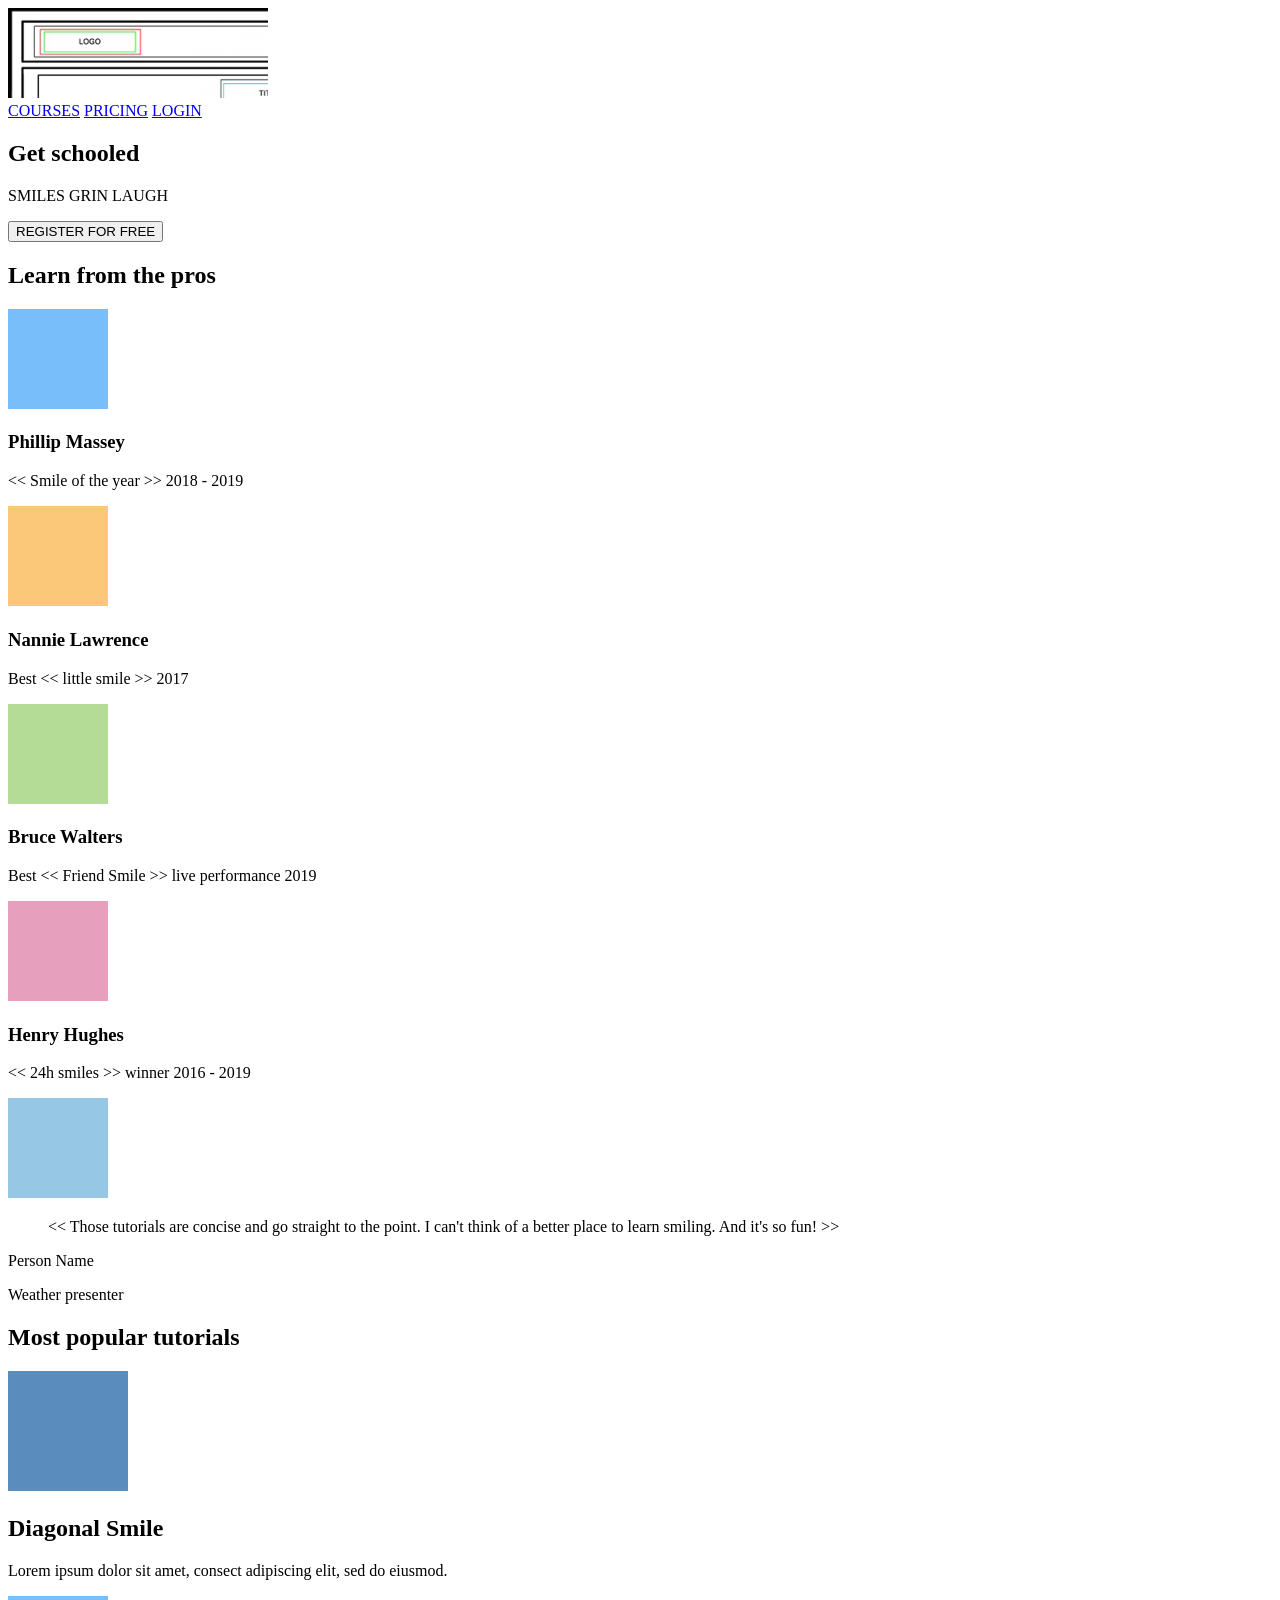
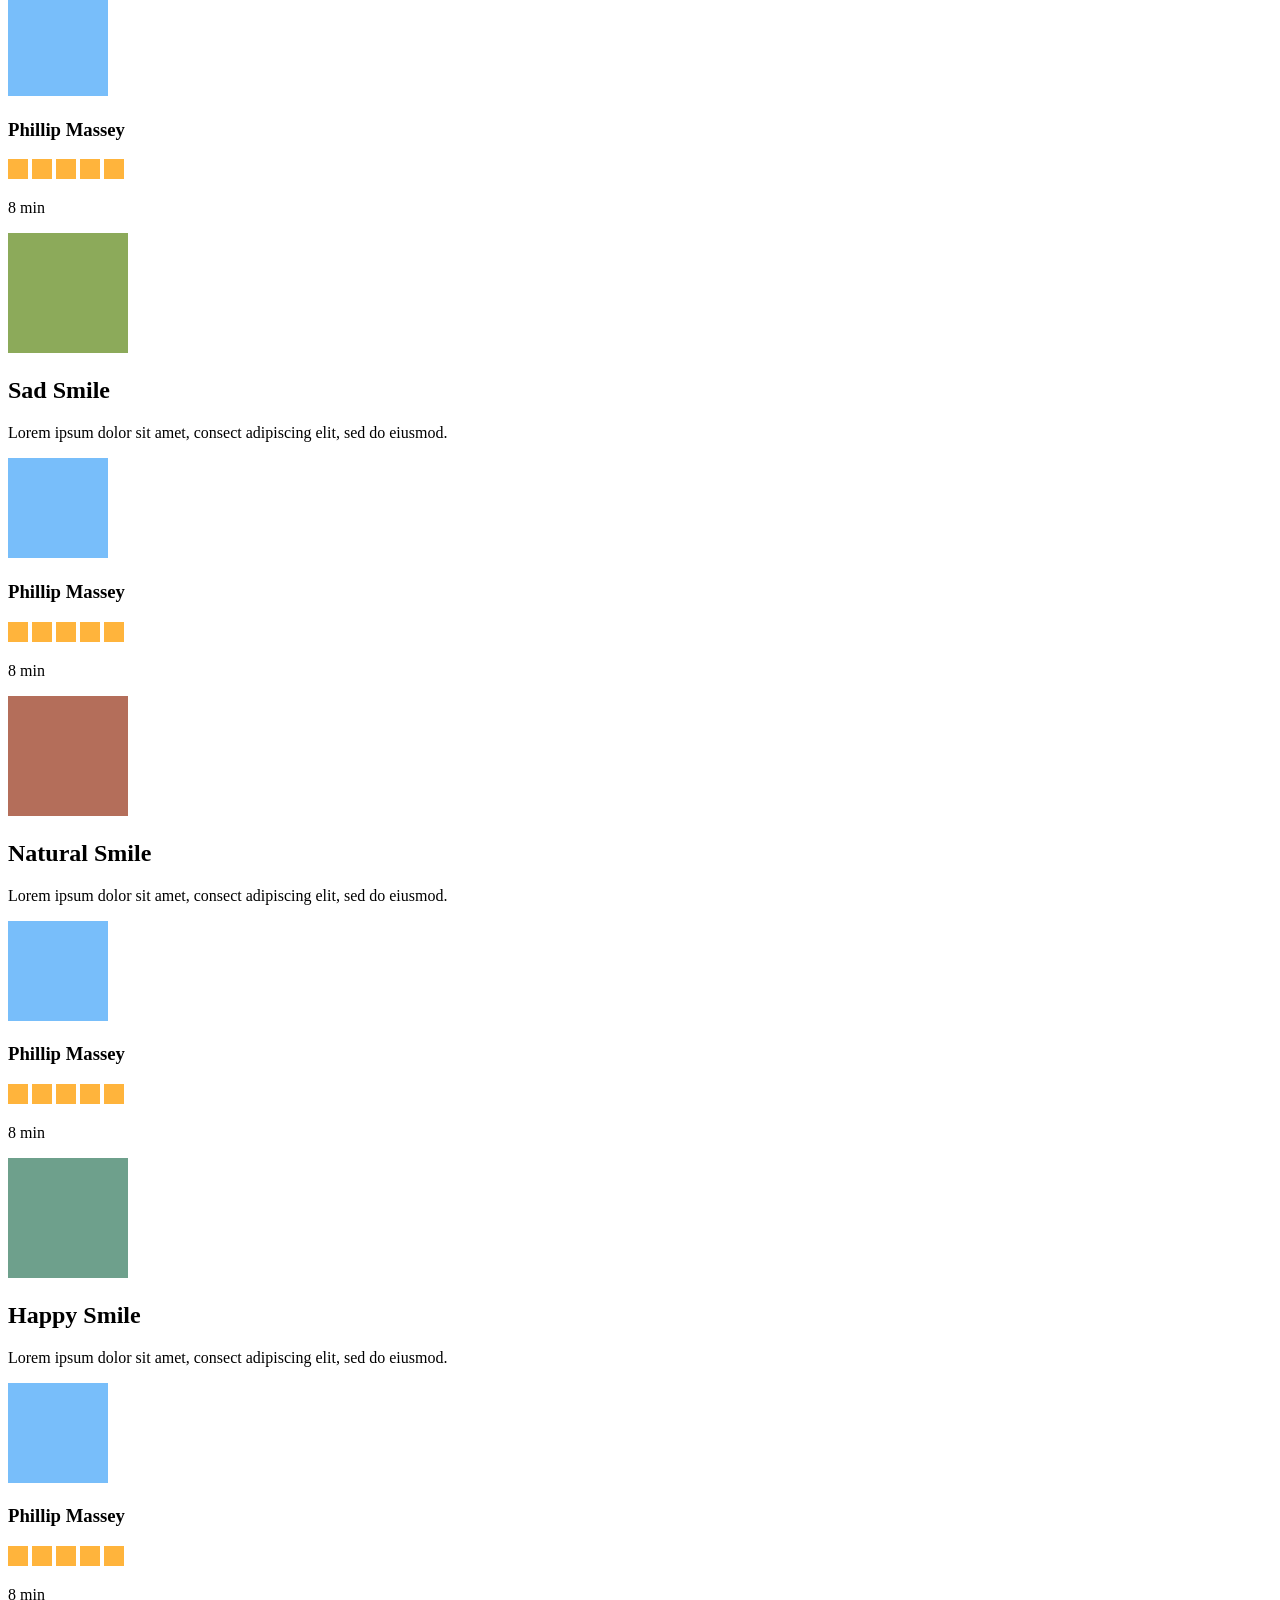
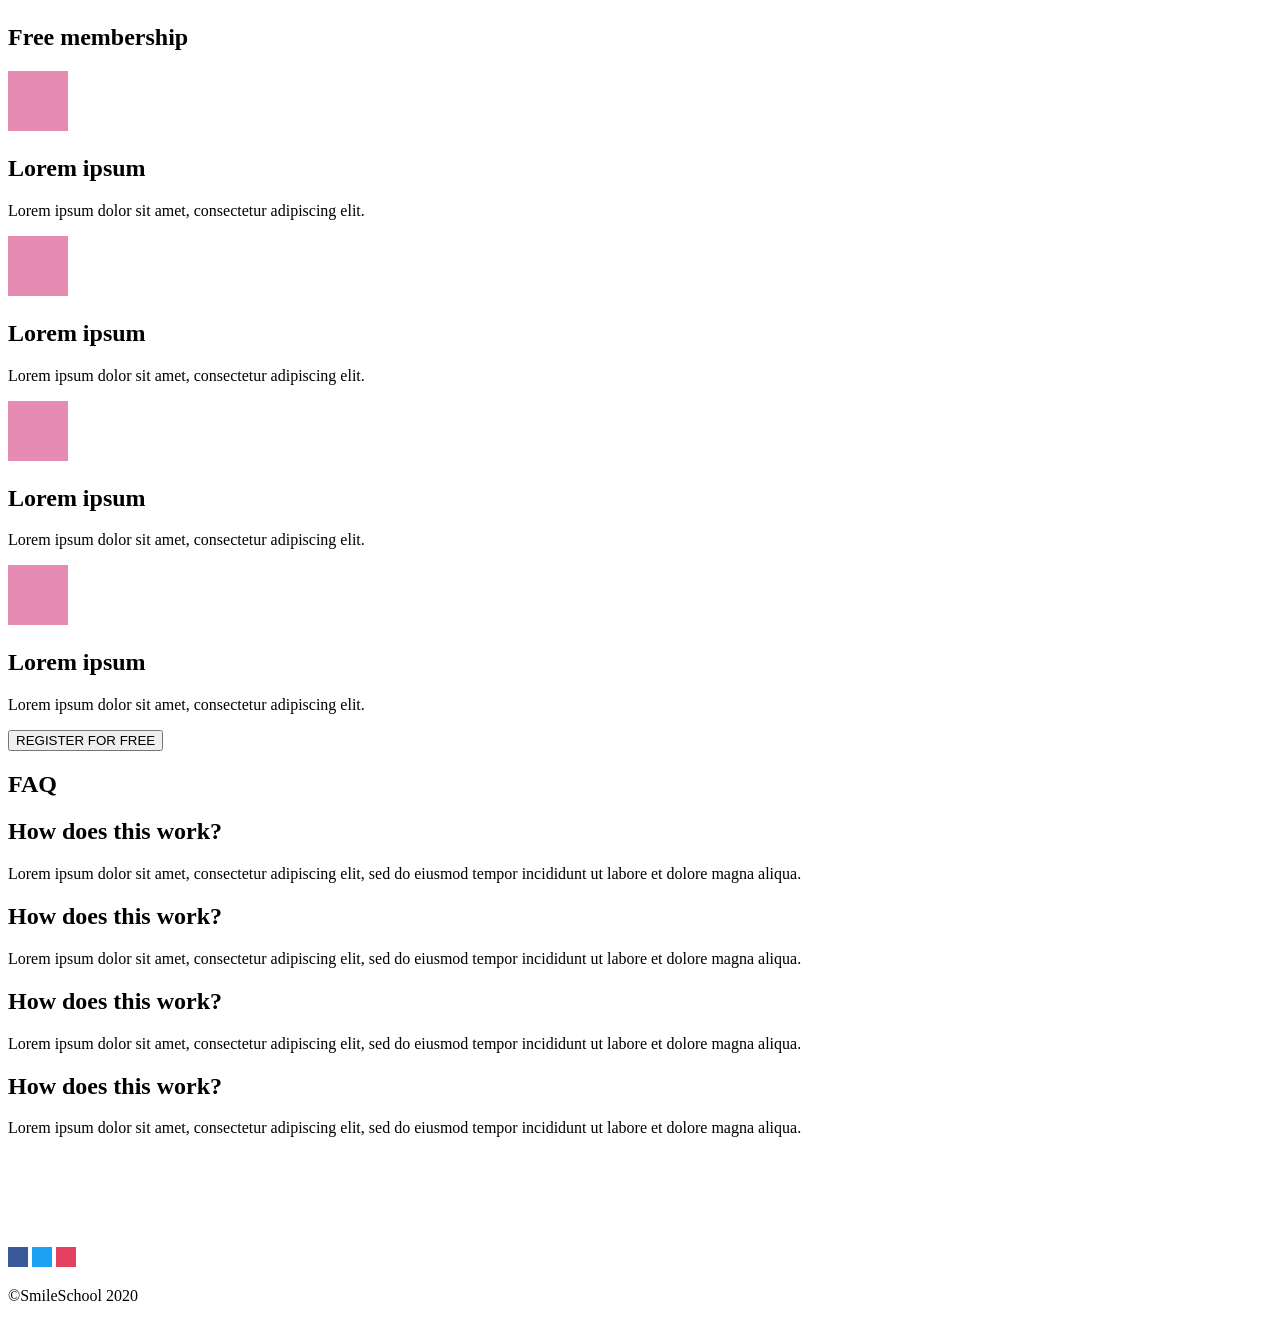
==== css_advanced/index.html @ 28219dc0 "Add CSS advanced project with README and page HTML" ====
<!DOCTYPE html>
<html lang="en">
  <head>
    <meta charset="UTF-8">
    <meta name="viewport" content="width=device-width, initial-scale=1.0">
    <title>SmileSchool - Homepage</title>
  </head>
  <body>
    <header>
      <div>
        <a href="#"><img src="images/logo.png" alt="SmileSchool logo"></a>
        <div>
          <a href="#courses">COURSES</a>
          <a href="#pricing">PRICING</a>
          <a href="#login">LOGIN</a>
        </div>
      </div>
    </header>
    <main>
      <section>
        <div>
          <h1>Get schooled</h1>
          <p>SMILES GRIN LAUGH</p>
          <button>REGISTER FOR FREE</button>
        </div>
        <div>
          <h2>Learn from the pros</h2>
          <div>
            <div>
              <img src="images/avatar_1.png" alt="Phillip Massey">
              <h3>Phillip Massey</h3>
              <p>&lt;&lt; Smile of the year &gt;&gt; 2018 - 2019</p>
            </div>
            <div>
              <img src="images/avatar_2.png" alt="Nannie Lawrence">
              <h3>Nannie Lawrence</h3>
              <p>Best &lt;&lt; little smile &gt;&gt; 2017</p>
            </div>
            <div>
              <img src="images/avatar_3.png" alt="Bruce Walters">
              <h3>Bruce Walters</h3>
              <p>Best &lt;&lt; Friend Smile &gt;&gt; live performance 2019</p>
            </div>
            <div>
              <img src="images/avatar_4.png" alt="Henry Hughes">
              <h3>Henry Hughes</h3>
              <p>&lt;&lt; 24h smiles &gt;&gt; winner 2016 - 2019</p>
            </div>
          </div>
        </div>
      </section>
      <section>
        <div>
          <img src="images/quote_avatar.png" alt="Person being quoted">
          <div>
            <blockquote>&lt;&lt; Those tutorials are concise and go straight to the point. I can't think of a better place to learn smiling. And it's so fun! &gt;&gt;</blockquote>
            <p>Person Name</p>
            <p>Weather presenter</p>
          </div>
        </div>
      </section>
      <section>
        <h1>Most popular tutorials</h1>
        <div>
          <div>
            <img src="images/video_1.png" alt="Diagonal Smile preview">
            <h2>Diagonal Smile</h2>
            <p>Lorem ipsum dolor sit amet, consect adipiscing elit, sed do eiusmod.</p>
            <div>
              <img src="images/avatar_1.png" alt="Phillip Massey">
              <h3>Phillip Massey</h3>
            </div>
            <div>
              <div>
                <img src="images/star.png" alt="Star">
                <img src="images/star.png" alt="Star">
                <img src="images/star.png" alt="Star">
                <img src="images/star.png" alt="Star">
                <img src="images/star.png" alt="Star">
              </div>
              <p>8 min</p>
            </div>
          </div>
          <div>
            <img src="images/video_2.png" alt="Sad Smile preview">
            <h2>Sad Smile</h2>
            <p>Lorem ipsum dolor sit amet, consect adipiscing elit, sed do eiusmod.</p>
            <div>
              <img src="images/avatar_1.png" alt="Phillip Massey">
              <h3>Phillip Massey</h3>
            </div>
            <div>
              <div>
                <img src="images/star.png" alt="Star">
                <img src="images/star.png" alt="Star">
                <img src="images/star.png" alt="Star">
                <img src="images/star.png" alt="Star">
                <img src="images/star.png" alt="Star">
              </div>
              <p>8 min</p>
            </div>
          </div>
          <div>
            <img src="images/video_3.png" alt="Natural Smile preview">
            <h2>Natural Smile</h2>
            <p>Lorem ipsum dolor sit amet, consect adipiscing elit, sed do eiusmod.</p>
            <div>
              <img src="images/avatar_1.png" alt="Phillip Massey">
              <h3>Phillip Massey</h3>
            </div>
            <div>
              <div>
                <img src="images/star.png" alt="Star">
                <img src="images/star.png" alt="Star">
                <img src="images/star.png" alt="Star">
                <img src="images/star.png" alt="Star">
                <img src="images/star.png" alt="Star">
              </div>
              <p>8 min</p>
            </div>
          </div>
          <div>
            <img src="images/video_4.png" alt="Happy Smile preview">
            <h2>Happy Smile</h2>
            <p>Lorem ipsum dolor sit amet, consect adipiscing elit, sed do eiusmod.</p>
            <div>
              <img src="images/avatar_1.png" alt="Phillip Massey">
              <h3>Phillip Massey</h3>
            </div>
            <div>
              <div>
                <img src="images/star.png" alt="Star">
                <img src="images/star.png" alt="Star">
                <img src="images/star.png" alt="Star">
                <img src="images/star.png" alt="Star">
                <img src="images/star.png" alt="Star">
              </div>
              <p>8 min</p>
            </div>
          </div>
        </div>
      </section>
      <section>
        <h1>Free membership</h1>
        <div>
          <div>
            <img src="images/membership.png" alt="Smile icon">
            <h2>Lorem ipsum</h2>
            <p>Lorem ipsum dolor sit amet, consectetur adipiscing elit.</p>
          </div>
          <div>
            <img src="images/membership.png" alt="Smile icon">
            <h2>Lorem ipsum</h2>
            <p>Lorem ipsum dolor sit amet, consectetur adipiscing elit.</p>
          </div>
          <div>
            <img src="images/membership.png" alt="Smile icon">
            <h2>Lorem ipsum</h2>
            <p>Lorem ipsum dolor sit amet, consectetur adipiscing elit.</p>
          </div>
          <div>
            <img src="images/membership.png" alt="Smile icon">
            <h2>Lorem ipsum</h2>
            <p>Lorem ipsum dolor sit amet, consectetur adipiscing elit.</p>
          </div>
        </div>
        <button>REGISTER FOR FREE</button>
      </section>
      <section>
        <h1>FAQ</h1>
        <div>
          <div>
            <div>
              <h2>How does this work?</h2>
              <p>Lorem ipsum dolor sit amet, consectetur adipiscing elit, sed do eiusmod tempor incididunt ut labore et dolore magna aliqua.</p>
            </div>
            <div>
              <h2>How does this work?</h2>
              <p>Lorem ipsum dolor sit amet, consectetur adipiscing elit, sed do eiusmod tempor incididunt ut labore et dolore magna aliqua.</p>
            </div>
          </div>
          <div>
            <div>
              <h2>How does this work?</h2>
              <p>Lorem ipsum dolor sit amet, consectetur adipiscing elit, sed do eiusmod tempor incididunt ut labore et dolore magna aliqua.</p>
            </div>
            <div>
              <h2>How does this work?</h2>
              <p>Lorem ipsum dolor sit amet, consectetur adipiscing elit, sed do eiusmod tempor incididunt ut labore et dolore magna aliqua.</p>
            </div>
          </div>
        </div>
      </section>
    </main>
    <footer>
      <div>
        <div>
          <img src="images/logo_footer.png" alt="SmileSchool logo">
          <div>
            <a href="#"><img src="images/social_facebook.png" alt="Facebook"></a>
            <a href="#"><img src="images/social_twitter.png" alt="Twitter"></a>
            <a href="#"><img src="images/social_instagram.png" alt="Instagram"></a>
          </div>
        </div>
        <p>&copy;SmileSchool 2020</p>
      </div>
    </footer>
  </body>
</html>
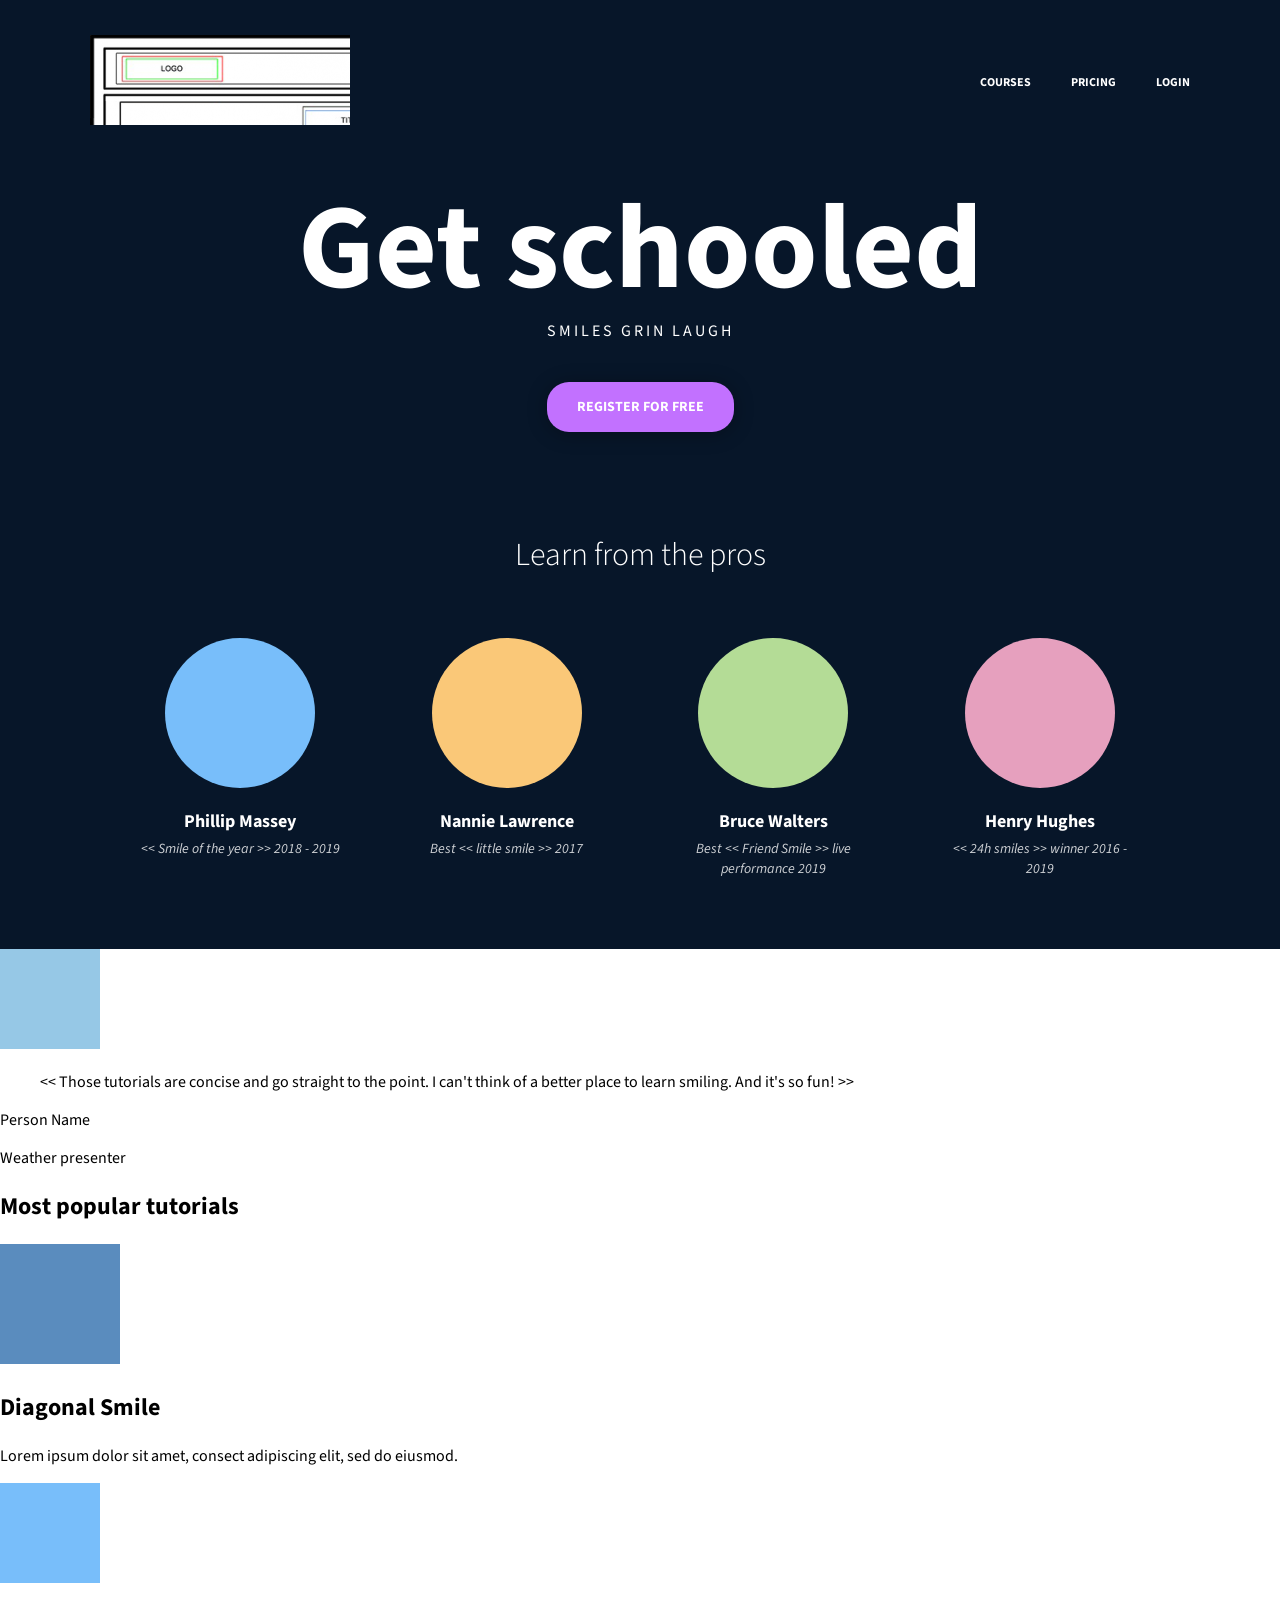
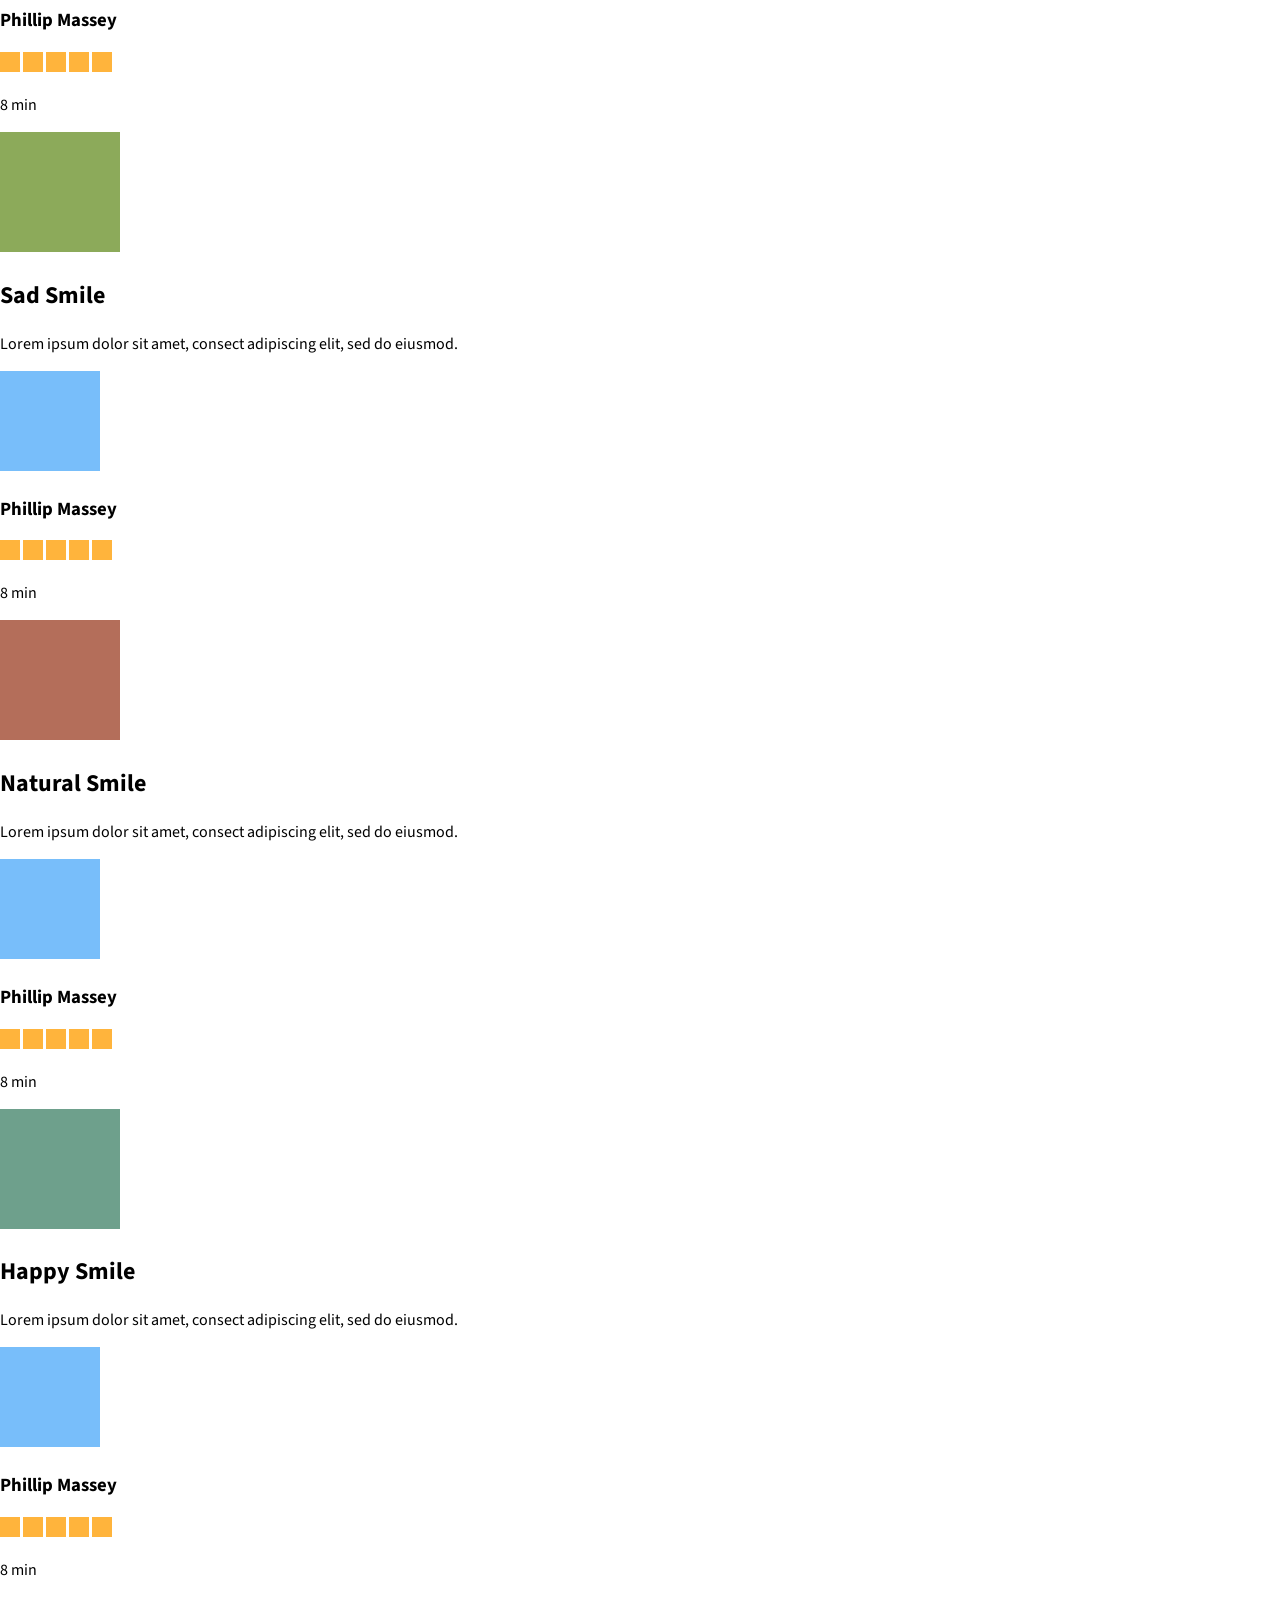
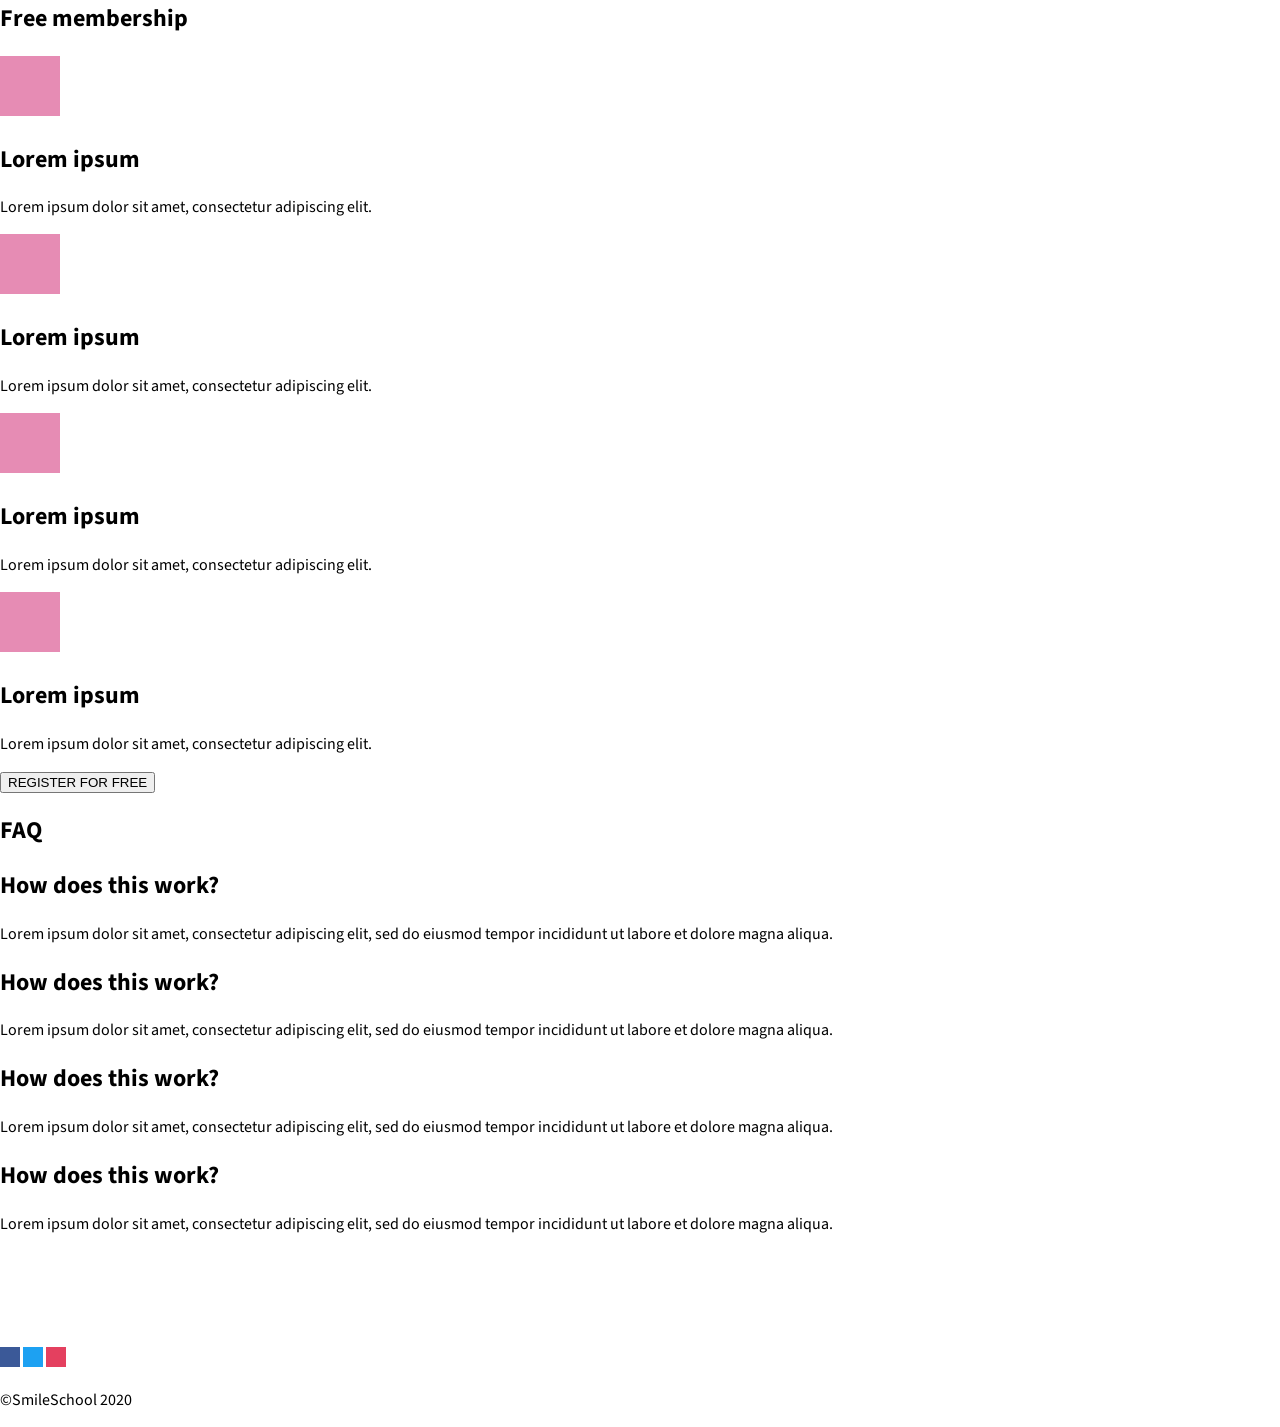
==== commit c5f47d7f: "Style header and hero banner for CSS advanced" ====
--- a/css_advanced/index.html
+++ b/css_advanced/index.html
@@ -4,6 +4,7 @@
     <meta charset="UTF-8">
     <meta name="viewport" content="width=device-width, initial-scale=1.0">
     <title>SmileSchool - Homepage</title>
+    <link rel="stylesheet" href="styles.css">
   </head>
   <body>
     <header>
--- a/css_advanced/styles.css
+++ b/css_advanced/styles.css
@@ -0,0 +1,113 @@
+@import url('https://fonts.googleapis.com/css2?family=Source+Sans+Pro:ital,wght@0,200;0,300;0,400;0,600;0,700;0,900;1,200;1,300;1,400;1,600;1,700;1,900&display=swap');
+
+body {
+  margin: 0;
+  font-family: 'Source Sans Pro', sans-serif;
+}
+
+/* Header */
+header {
+  position: absolute;
+  top: 0;
+  left: 0;
+  right: 0;
+}
+
+header > div {
+  max-width: 1100px;
+  margin: 0 auto;
+  display: flex;
+  justify-content: space-between;
+  align-items: center;
+  padding: 35px 20px;
+}
+
+header div div {
+  display: flex;
+  gap: 40px;
+}
+
+header a {
+  color: #ffffff;
+  text-decoration: none;
+  font-size: 12px;
+  font-weight: 700;
+}
+
+/* Hero / banner */
+main > section:first-child {
+  background-color: #071629;
+  background-image: url('images/background.png');
+  background-size: cover;
+  background-position: center;
+  padding: 150px 20px 70px;
+  text-align: center;
+}
+
+main > section:first-child h1 {
+  color: #ffffff;
+  font-size: 120px;
+  font-weight: 700;
+  line-height: 1;
+  margin: 40px 0 0;
+}
+
+main > section:first-child > div:first-child p {
+  color: #ffffff;
+  font-size: 16px;
+  letter-spacing: 3px;
+  margin: 10px 0 40px;
+}
+
+main > section:first-child button {
+  background: #c271ff;
+  color: #ffffff;
+  font-family: inherit;
+  font-size: 14px;
+  font-weight: 700;
+  padding: 15px 30px;
+  border: none;
+  border-radius: 22px;
+  box-shadow: 0 2px 20px rgba(0, 0, 0, 0.3);
+  cursor: pointer;
+}
+
+main > section:first-child h2 {
+  color: #ffffff;
+  font-size: 32px;
+  font-weight: 300;
+  margin: 100px 0 60px;
+}
+
+main > section:first-child > div:last-child > div {
+  display: flex;
+  justify-content: space-between;
+  max-width: 1000px;
+  margin: 0 auto;
+}
+
+main > section:first-child > div:last-child > div > div {
+  text-align: center;
+  width: 200px;
+}
+
+main > section:first-child > div:last-child img {
+  width: 150px;
+  height: 150px;
+  border-radius: 50%;
+  object-fit: cover;
+}
+
+main > section:first-child > div:last-child h3 {
+  color: #ffffff;
+  font-size: 18px;
+  font-weight: 700;
+  margin: 15px 0 5px;
+}
+
+main > section:first-child > div:last-child p {
+  font-style: italic;
+  color: rgba(255, 255, 255, 0.8);
+  font-size: 14px;
+  margin: 0;
+}
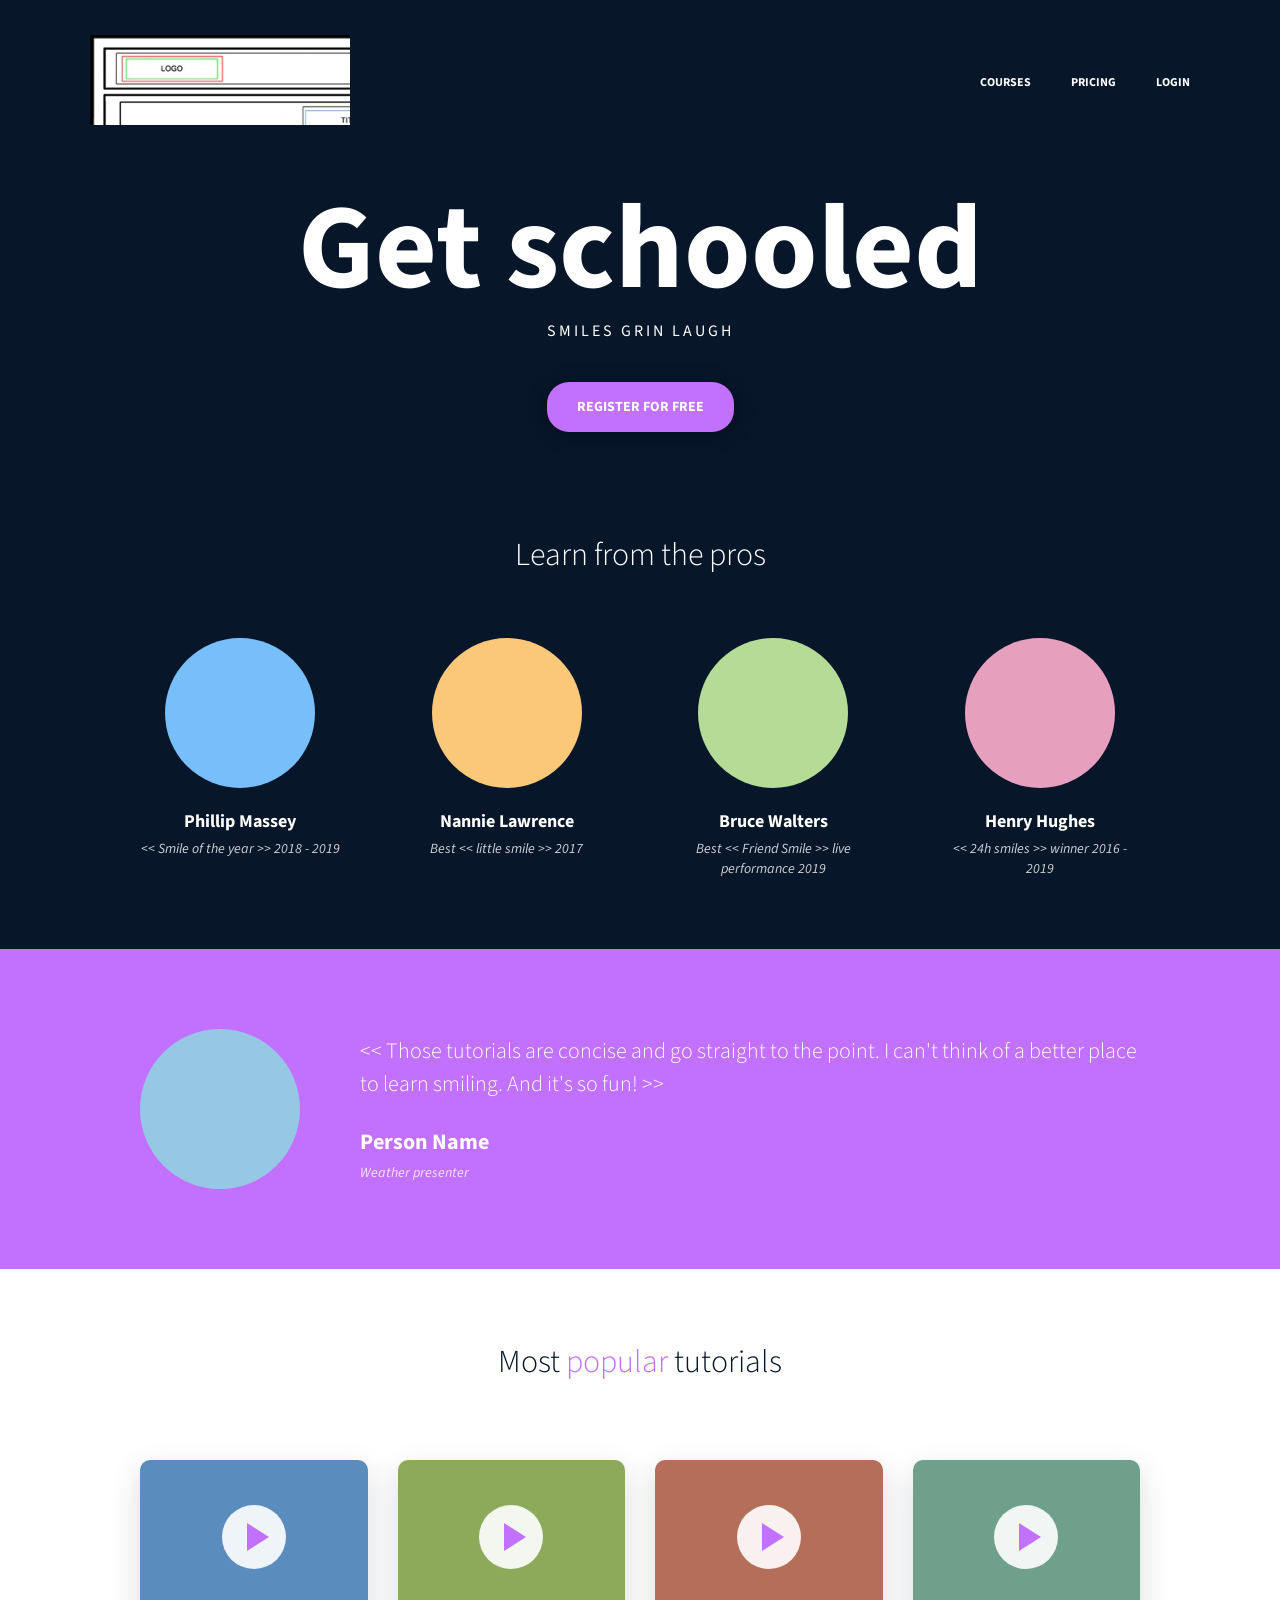
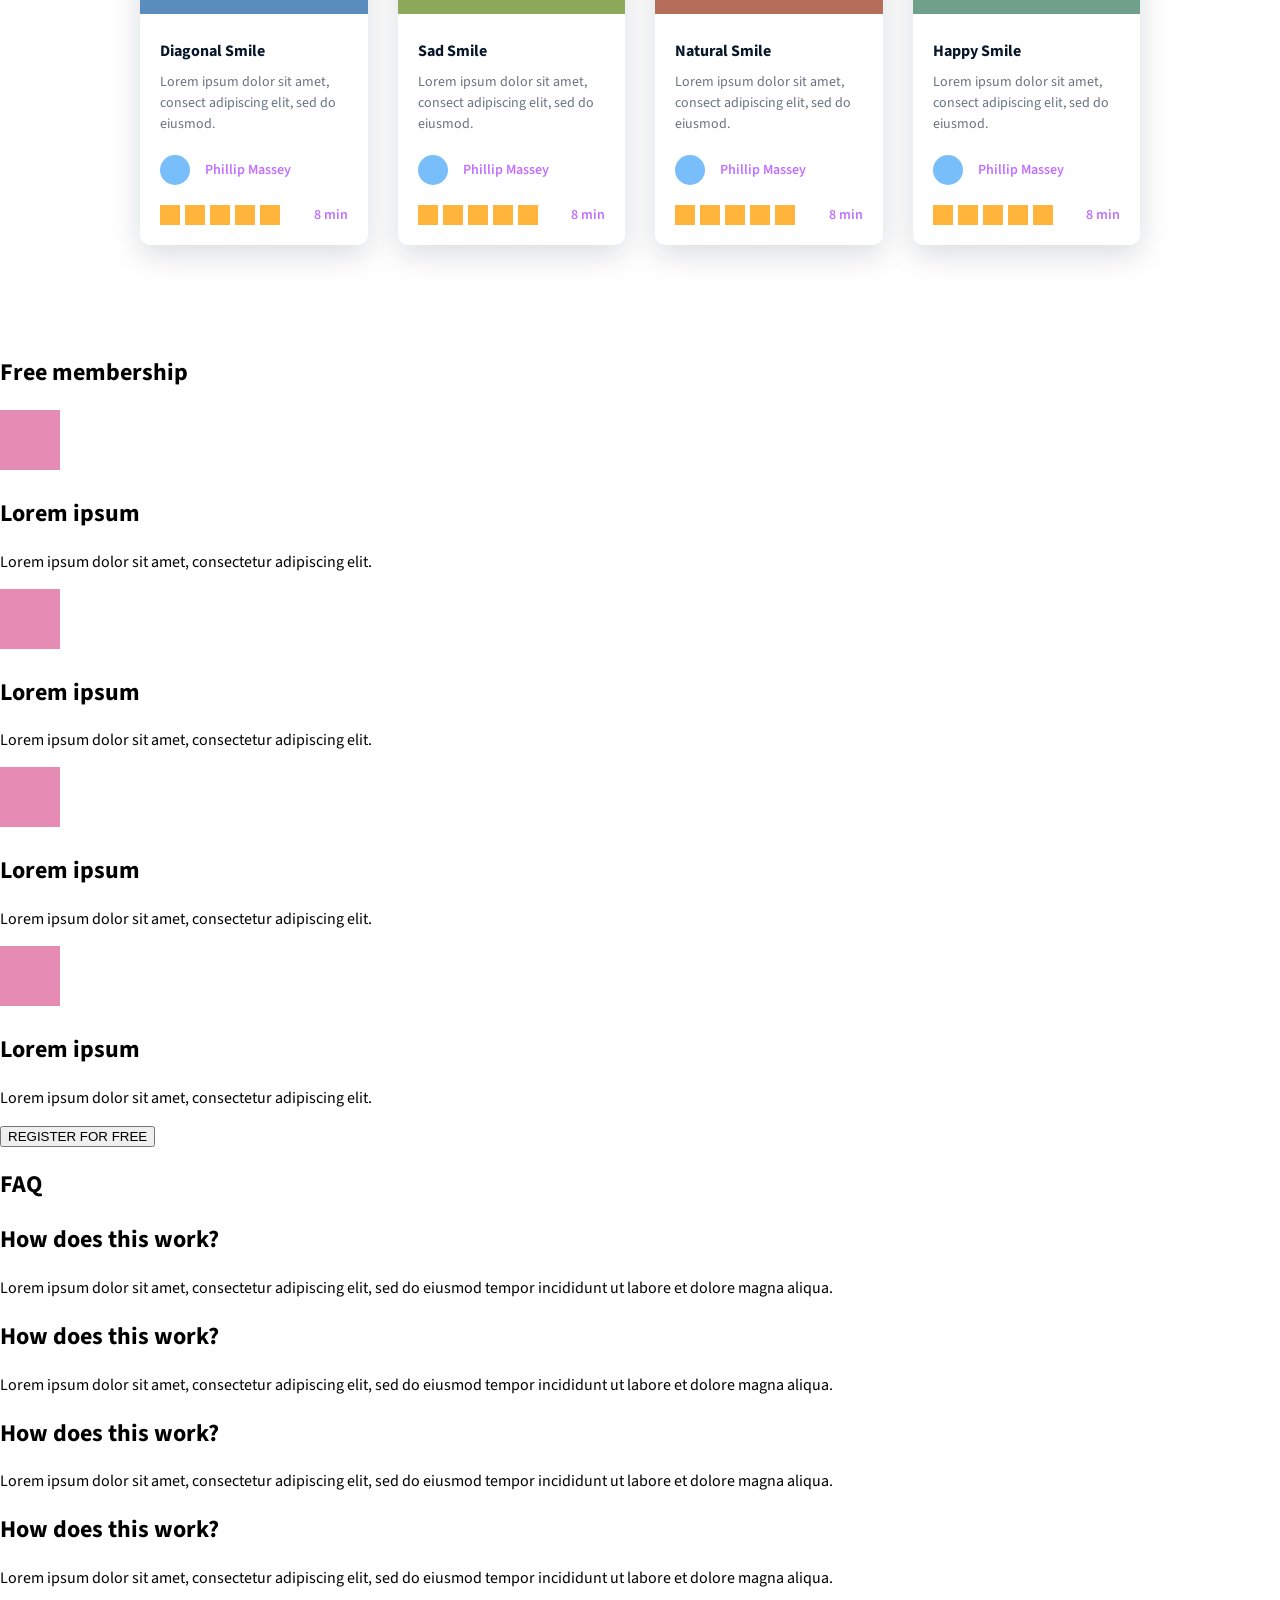
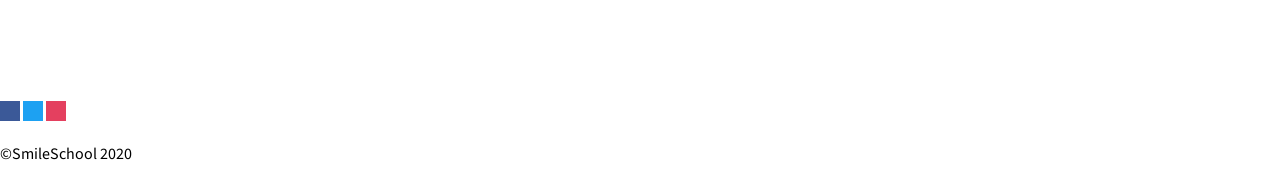
==== commit a38a8b67: "Style videos list section with play overlay and centralized styling" ====
--- a/css_advanced/index.html
+++ b/css_advanced/index.html
@@ -61,7 +61,7 @@
         </div>
       </section>
       <section>
-        <h1>Most popular tutorials</h1>
+        <h1>Most <span>popular</span> tutorials</h1>
         <div>
           <div>
             <img src="images/video_1.png" alt="Diagonal Smile preview">
--- a/css_advanced/styles.css
+++ b/css_advanced/styles.css
@@ -1,8 +1,17 @@
 @import url('https://fonts.googleapis.com/css2?family=Source+Sans+Pro:ital,wght@0,200;0,300;0,400;0,600;0,700;0,900;1,200;1,300;1,400;1,600;1,700;1,900&display=swap');
 
+:root {
+  --color-primary: #c271ff;
+  --color-dark: #071629;
+  --color-white: #ffffff;
+  --color-text-muted: rgba(255, 255, 255, 0.8);
+  --max-width: 1100px;
+  --font-main: 'Source Sans Pro', sans-serif;
+}
+
 body {
   margin: 0;
-  font-family: 'Source Sans Pro', sans-serif;
+  font-family: var(--font-main);
 }
 
 /* Header */
@@ -14,7 +23,7 @@
 }
 
 header > div {
-  max-width: 1100px;
+  max-width: var(--max-width);
   margin: 0 auto;
   display: flex;
   justify-content: space-between;
@@ -28,7 +37,7 @@
 }
 
 header a {
-  color: #ffffff;
+  color: var(--color-white);
   text-decoration: none;
   font-size: 12px;
   font-weight: 700;
@@ -36,7 +45,7 @@
 
 /* Hero / banner */
 main > section:first-child {
-  background-color: #071629;
+  background-color: var(--color-dark);
   background-image: url('images/background.png');
   background-size: cover;
   background-position: center;
@@ -45,7 +54,7 @@
 }
 
 main > section:first-child h1 {
-  color: #ffffff;
+  color: var(--color-white);
   font-size: 120px;
   font-weight: 700;
   line-height: 1;
@@ -53,15 +62,15 @@
 }
 
 main > section:first-child > div:first-child p {
-  color: #ffffff;
+  color: var(--color-white);
   font-size: 16px;
   letter-spacing: 3px;
   margin: 10px 0 40px;
 }
 
 main > section:first-child button {
-  background: #c271ff;
-  color: #ffffff;
+  background: var(--color-primary);
+  color: var(--color-white);
   font-family: inherit;
   font-size: 14px;
   font-weight: 700;
@@ -73,7 +82,7 @@
 }
 
 main > section:first-child h2 {
-  color: #ffffff;
+  color: var(--color-white);
   font-size: 32px;
   font-weight: 300;
   margin: 100px 0 60px;
@@ -99,7 +108,7 @@
 }
 
 main > section:first-child > div:last-child h3 {
-  color: #ffffff;
+  color: var(--color-white);
   font-size: 18px;
   font-weight: 700;
   margin: 15px 0 5px;
@@ -107,7 +116,156 @@
 
 main > section:first-child > div:last-child p {
   font-style: italic;
-  color: rgba(255, 255, 255, 0.8);
-  font-size: 14px;
+  color: var(--color-text-muted);
+  font-size: 14px;
+  margin: 0;
+}
+
+/* Quote section */
+main > section:nth-child(2) {
+  background: var(--color-primary);
+  padding: 80px 20px;
+}
+
+main > section:nth-child(2) > div {
+  max-width: 1000px;
+  margin: 0 auto;
+  display: flex;
+  align-items: center;
+  gap: 60px;
+}
+
+main > section:nth-child(2) img {
+  width: 160px;
+  height: 160px;
+  border-radius: 50%;
+  object-fit: cover;
+}
+
+main > section:nth-child(2) blockquote {
+  color: var(--color-white);
+  font-size: 22px;
+  font-weight: 300;
+  line-height: 1.5;
+  margin: 0 0 25px;
+}
+
+main > section:nth-child(2) div div p:first-of-type {
+  color: var(--color-white);
+  font-weight: 700;
+  font-size: 22px;
+  margin: 0 0 5px;
+}
+
+main > section:nth-child(2) div div p:last-of-type {
+  font-style: italic;
+  color: var(--color-text-muted);
+  font-size: 14px;
+  margin: 0;
+}
+
+/* Videos list */
+main > section:nth-child(3) {
+  background: #ffffff;
+  padding: 70px 20px 90px;
+}
+
+main > section:nth-child(3) > h1 {
+  color: var(--color-dark);
+  font-size: 32px;
+  font-weight: 300;
+  text-align: center;
+  margin: 0 0 75px;
+}
+
+main > section:nth-child(3) > h1 span {
+  color: var(--color-primary);
+}
+
+main > section:nth-child(3) > div {
+  max-width: 1000px;
+  margin: 0 auto;
+  display: flex;
+  justify-content: space-between;
+  gap: 30px;
+}
+
+main > section:nth-child(3) > div > div {
+  flex: 1;
+  min-width: 0;
+  background: #ffffff;
+  border-radius: 10px;
+  box-shadow: 0 10px 30px rgba(7, 22, 41, 0.15);
+  position: relative;
+}
+
+main > section:nth-child(3) > div > div::after {
+  content: '';
+  position: absolute;
+  top: 77px;
+  left: 50%;
+  transform: translate(-50%, -50%);
+  width: 64px;
+  height: 64px;
+  background: url("data:image/svg+xml;utf8,%3Csvg%20xmlns=%22http://www.w3.org/2000/svg%22%20viewBox=%220%200%2064%2064%22%3E%3Ccircle%20cx=%2232%22%20cy=%2232%22%20r=%2232%22%20fill=%22%23ffffff%22%20opacity=%220.9%22/%3E%3Cpath%20d=%22M25%2018%20L47%2032%20L25%2046%20Z%22%20fill=%22%23c271ff%22/%3E%3C/svg%3E") center/contain no-repeat;
+}
+
+main > section:nth-child(3) > div > div > img {
+  width: 100%;
+  height: 154px;
+  object-fit: cover;
+  border-radius: 10px 10px 0 0;
+}
+
+main > section:nth-child(3) > div > div h2 {
+  color: var(--color-dark);
+  font-size: 16px;
+  font-weight: 700;
+  margin: 20px 20px 10px;
+}
+
+main > section:nth-child(3) > div > div > p {
+  color: rgba(7, 22, 41, 0.6);
+  font-size: 14px;
+  line-height: 1.5;
+  margin: 0 20px 20px;
+}
+
+main > section:nth-child(3) > div > div > div:nth-child(4) {
+  display: flex;
+  align-items: center;
+  gap: 15px;
+  margin: 0 20px 20px;
+}
+
+main > section:nth-child(3) > div > div > div:nth-child(4) img {
+  width: 30px;
+  height: 30px;
+  border-radius: 50%;
+}
+
+main > section:nth-child(3) > div > div > div:nth-child(4) h3 {
+  color: var(--color-primary);
+  font-size: 14px;
+  font-weight: 600;
+  margin: 0;
+}
+
+main > section:nth-child(3) > div > div > div:nth-child(5) {
+  display: flex;
+  justify-content: space-between;
+  align-items: center;
+  margin: 0 20px 20px;
+}
+
+main > section:nth-child(3) > div > div > div:nth-child(5) div {
+  display: flex;
+  gap: 5px;
+}
+
+main > section:nth-child(3) > div > div > div:nth-child(5) p {
+  color: var(--color-primary);
+  font-size: 14px;
+  font-weight: 600;
   margin: 0;
 }
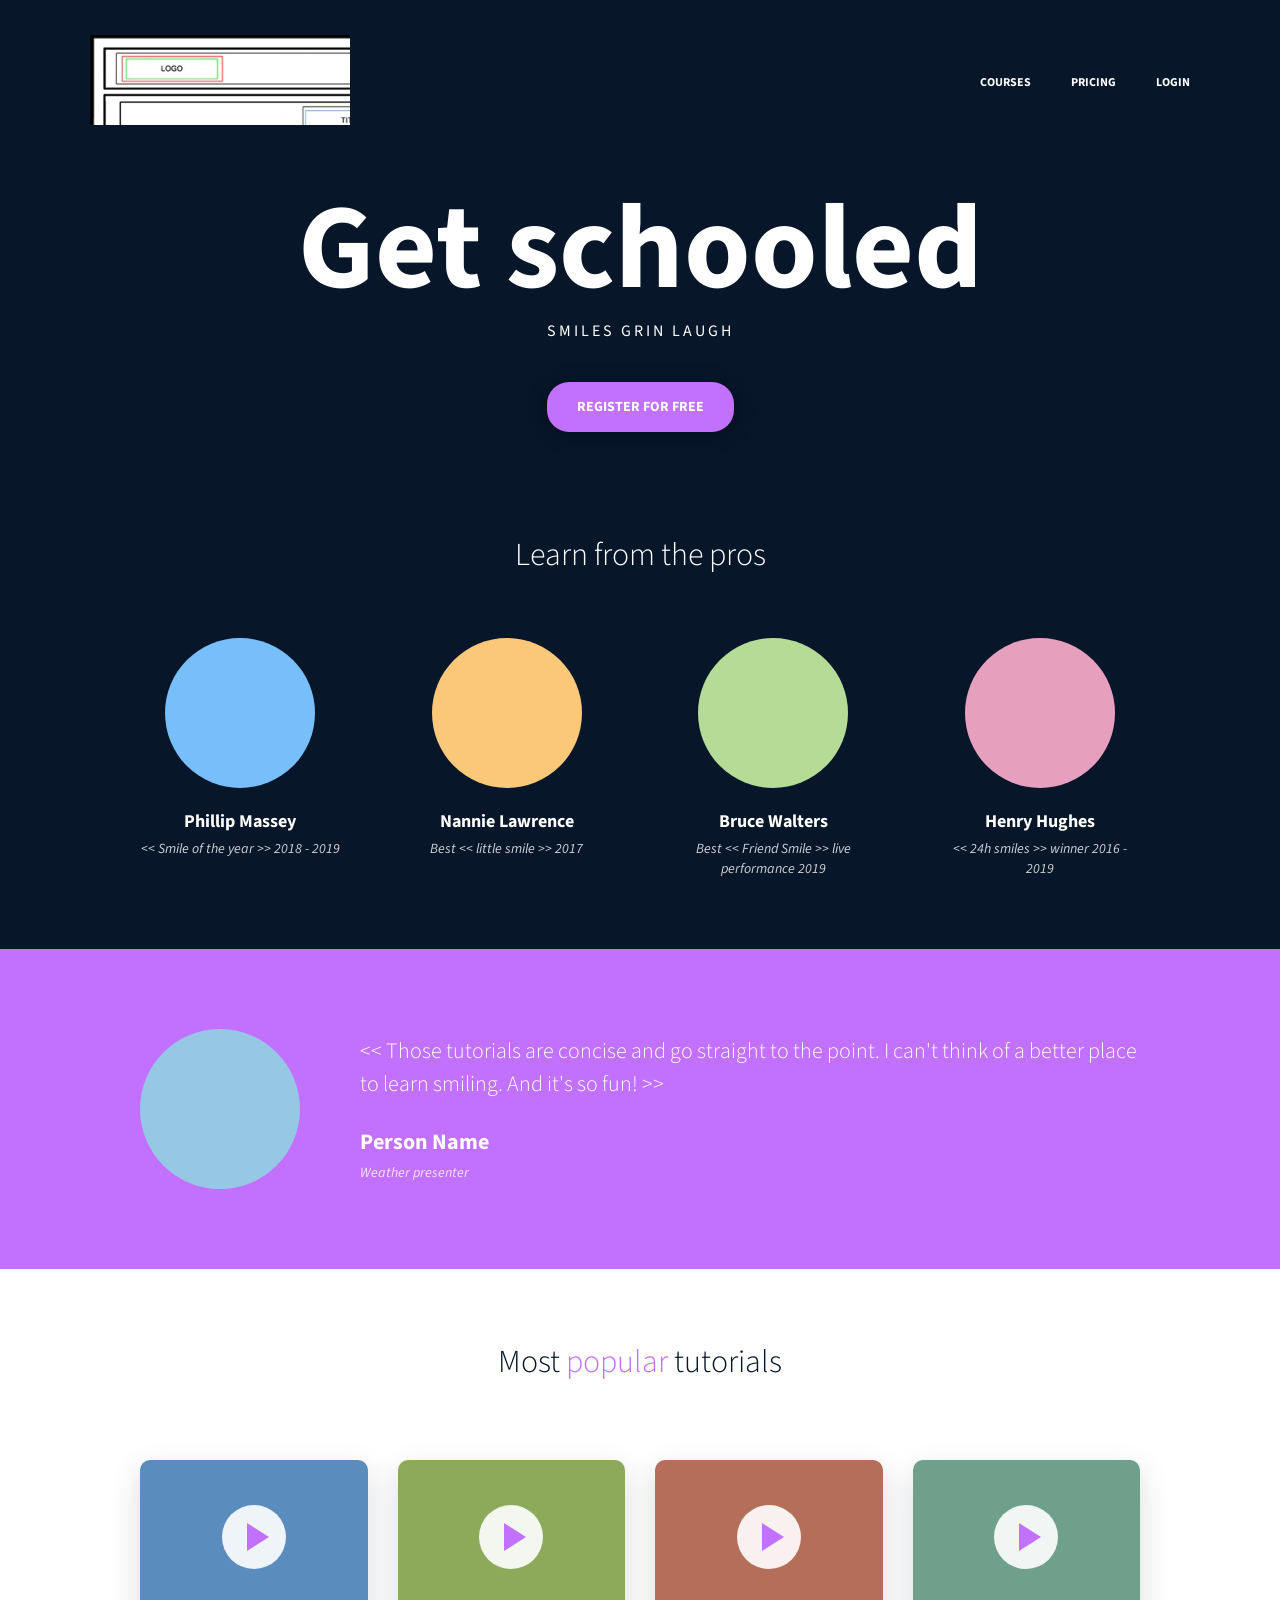
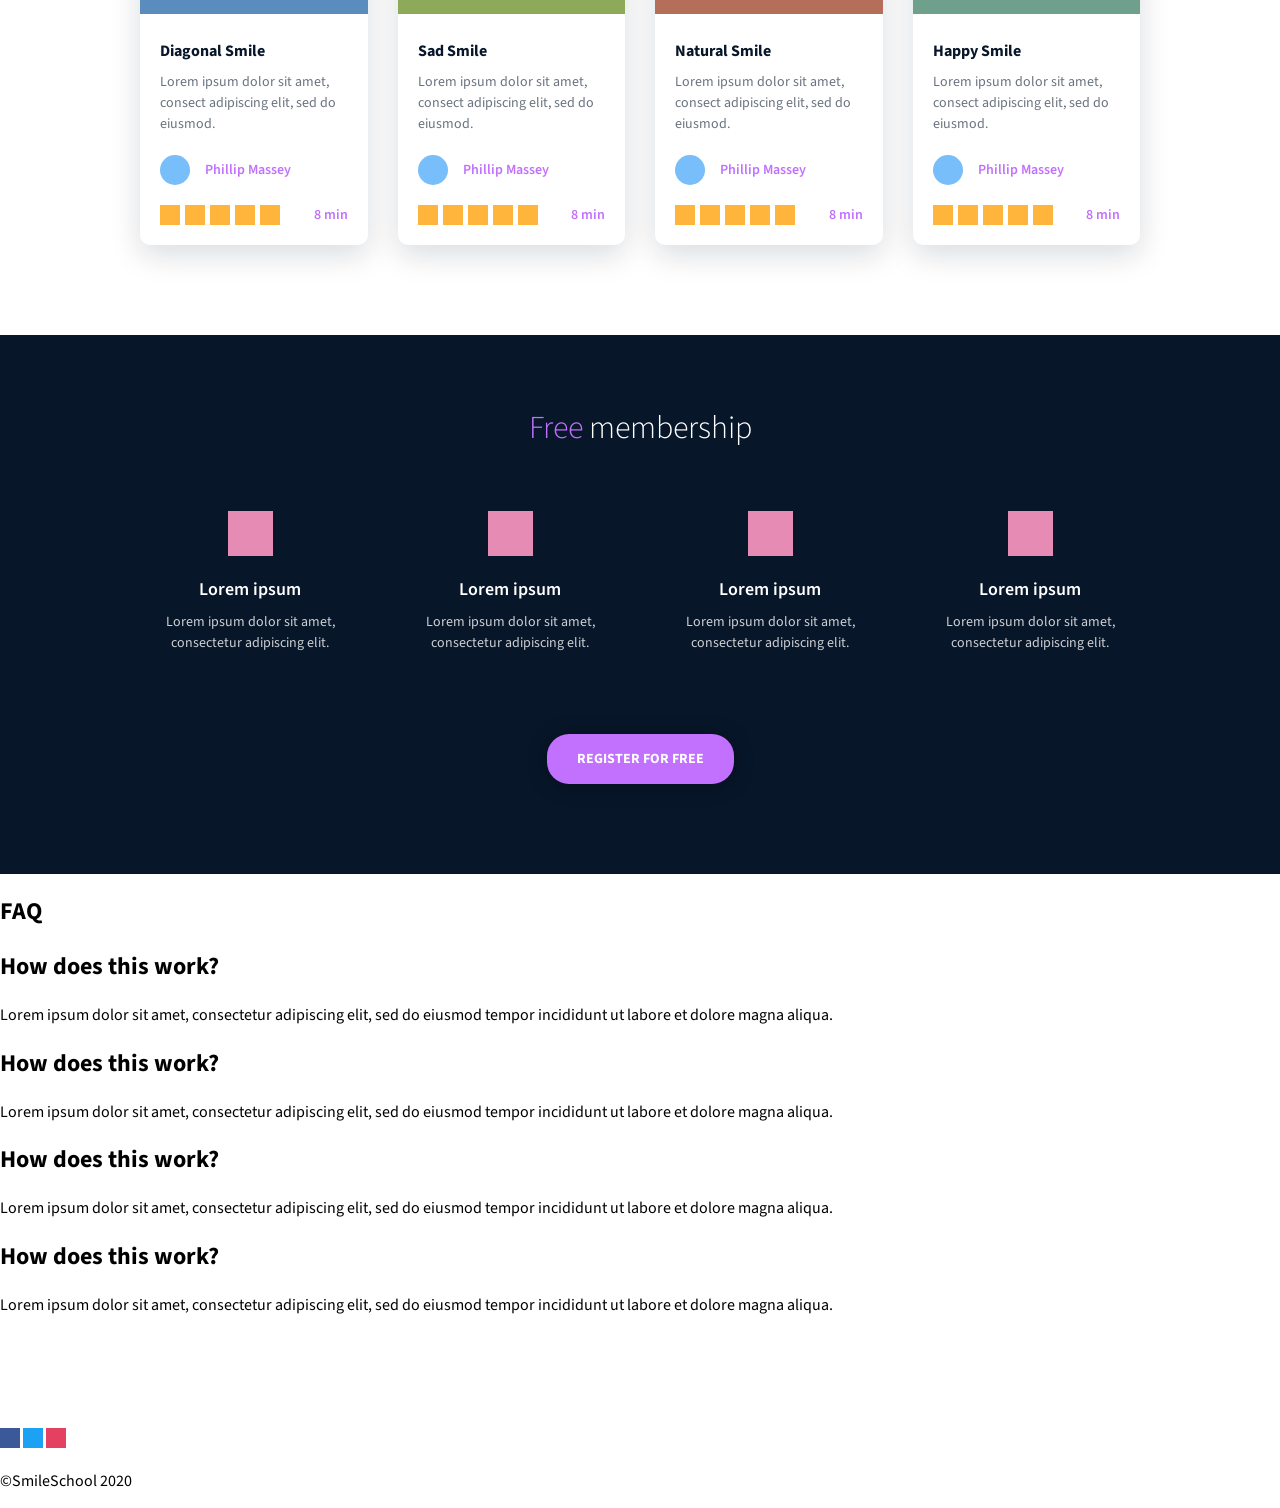
==== commit b2902d5b: "Style membership section" ====
--- a/css_advanced/index.html
+++ b/css_advanced/index.html
@@ -142,7 +142,7 @@
         </div>
       </section>
       <section>
-        <h1>Free membership</h1>
+        <h1><span>Free</span> membership</h1>
         <div>
           <div>
             <img src="images/membership.png" alt="Smile icon">
--- a/css_advanced/styles.css
+++ b/css_advanced/styles.css
@@ -68,7 +68,8 @@
   margin: 10px 0 40px;
 }
 
-main > section:first-child button {
+main > section:first-child button,
+main > section:nth-child(4) button {
   background: var(--color-primary);
   color: var(--color-white);
   font-family: inherit;
@@ -268,4 +269,53 @@
   font-size: 14px;
   font-weight: 600;
   margin: 0;
+}
+
+/* Membership */
+main > section:nth-child(4) {
+  background: var(--color-dark);
+  padding: 70px 20px 90px;
+  text-align: center;
+}
+
+main > section:nth-child(4) > h1 {
+  color: var(--color-white);
+  font-size: 32px;
+  font-weight: 300;
+  margin: 0 0 60px;
+}
+
+main > section:nth-child(4) > h1 span {
+  color: var(--color-primary);
+}
+
+main > section:nth-child(4) > div {
+  max-width: 1000px;
+  margin: 0 auto 80px;
+  display: flex;
+  justify-content: space-between;
+  gap: 30px;
+}
+
+main > section:nth-child(4) > div > div {
+  width: 220px;
+}
+
+main > section:nth-child(4) > div img {
+  width: 45px;
+  height: 45px;
+}
+
+main > section:nth-child(4) > div h2 {
+  color: var(--color-white);
+  font-size: 18px;
+  font-weight: 600;
+  margin: 15px 0 10px;
+}
+
+main > section:nth-child(4) > div p {
+  color: var(--color-text-muted);
+  font-size: 14px;
+  line-height: 1.5;
+  margin: 0;
 }
